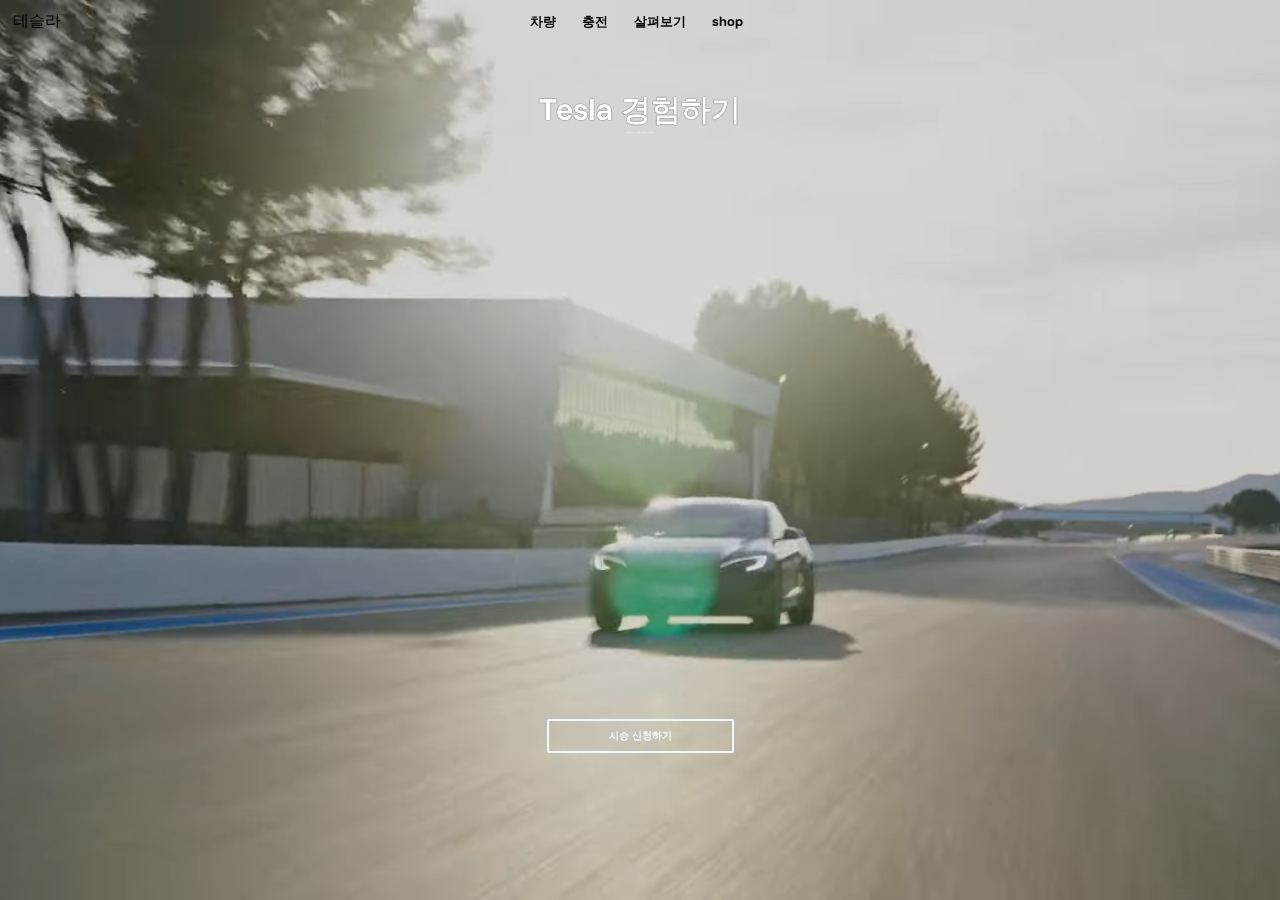
==== index.html @ 0b079326 "first commit" ====
<!DOCTYPE html>
<html lang="ko">
<head>
    <meta charset="UTF-8">
    <title>전기차, 태양광 및 청정 에너지 | Tesla 대한민국</title>
    <link rel="stylesheet" href="style.css">
    <link rel="stylesheet" href="https://cdnjs.cloudflare.com/ajax/libs/font-awesome/6.3.0/css/all.min.css" integrity="sha512-SzlrxWUlpfuzQ+pcUCosxcglQRNAq/DZjVsC0lE40xsADsfeQoEypE+enwcOiGjk/bSuGGKHEyjSoQ1zVisanQ==" crossorigin="anonymous" referrerpolicy="no-referrer" />
<body>
    <header>
        <icon1 href="#">테슬라</icon1>
        <div>
            <li class="menu-ul-color" href="#">차량</li>
            
            <li class="menu-ul-color" href="#">충전</li>
            <li class="menu-ul-color" href="#">살펴보기</li>
            <li class="menu-ul-color" href="#">shop</li>
        </div>
        <icon2>
            <a class="icon2" href="#">
                <i class="fa-solid fa-circle-info"></i>
            </a>
            <a class="icon2" href="#">
                <i class="fa-solid fa-globe"></i>
            </a>
            <a class="icon2" href="#">
                <i class="fa-regular fa-circle-user"></i>
                </a>
        </icon2>
    </header>
<!--------------------------------------------------------------------------->
    <header-menu class="header-menu1">
        <header-menu-icon>
            <icon3>
                <img class="carimg" src="./image/Mega-Menu-Vehicles-Model-S.png" alt="s">
                <p class="car">Model S</p>
                <lin>
                <a href="#" class="carlink">자세히 알아보기</a>
                <a href="#" class="carlink">주문하기</a>
                </lin>
            </icon3>
            <icon3>
                <img class="carimg" src="./image/Mega-Menu-Vehicles-Model-3.png" alt="3">
                <p class="car">Model 3</p>
                <lin>
                <a href="#" class="carlink">자세히 알아보기</a>
                <a href="#" class="carlink">주문하기</a>
                </lin>
            </icon3>
            <icon3>
                <img class="carimg" src="./image/Mega-Menu-Vehicles-Model-X.png" alt="X">
                <p class="car">Model X</p>
                <lin>
                <a href="#" class="carlink">자세히 알아보기</a>
                <a href="#" class="carlink">주문하기</a>
                </lin>
            </icon3>
            <icon3>
                <img class="carimg" src="./image/Mega-Menu-Vehicles-Model-Y.png" alt="Y">
                <p class="car"class="carlink">Model Y</p>
                <lin>
                <a href="#" class="carlink">자세히 알아보기</a>
                <a href="#" class="carlink" >주문하기</a>
                </lin>
            </icon3>
        </header-menu-icon>
        <header-menu-list>
                <a class="menu-list" href="#">인벤토리</a>
                <a class="menu-list" href="#">인증중고 차량</a>
                <a class="menu-list" href="#">시승 신청</a>
                <a class="menu-list" href="#">보상 판매</a>
                <a class="menu-list" href="#">법인 차량</a>
                <a class="menu-list" style="font-weight: bold;" href="#">Cybertruck</a>
                <a class="menu-list" style="font-weight: bold;" href="#">Roadster</a>
        </header-menu-list>
    </header-menu>
    <header-menu class="header-menu2">
        <header-menu-icon>
            <icon3>
                <img class="carimg" src="./image/Mega-Menu-Charging-Charging.png" alt="충전">
                <p class="car">충전</p>
                <lin>
                <a href="#" class="carlink">자세히 알아보기</a>
                </lin>
            </icon3>
            <icon3>
                <img class="carimg" src="./image/Mega-Menu-Charging-Home-Charging.png" alt="홈차징">
                <p class="car">홈차징</p>
                <lin>
                <a href="#" class="carlink">자세히 알아보기</a>
                <a href="#" class="carlink">shop</a>
                </lin>
            </icon3>
            <icon3>
                <img class="carimg" src="./image/Mega-Menu-Charging-Supercharging.png" alt="슈퍼차저">
                <p class="car">수퍼차저</p>
                <lin>
                <a href="#" class="carlink">자세히 알아보기</a>
                <a href="#" class="carlink">검색</a>
                </lin>
            </icon3>
        </header-menu-icon>
        <header-menu-list>
                <a class="menu-list" href="#">수퍼차저 투표</a>
                <a class="menu-list" href="#">수퍼차저 호스트 지원하기</a>
                <a class="menu-list" href="#">월커넥터 호스트</a>
                <a class="menu-list" href="#">공공 충전</a>
        </header-menu-list>
    </header-menu>

    <header-menu class="header-menu3">
        <header-menu-list1>
                <a class="menu-list" href="#">고객 리소스</a>
                <div style="margin-bottom: 20px;"></div>
                <a class="menu-list" href="#">시승 신청</a>
                <a class="menu-list" href="#">고객 경험담</a>
                <a class="menu-list" href="#">이벤트</a>
        </header-menu-list1>
        <header-menu-list1>
            <a class="menu-list" href="#">위치 서비스</a>
            <div style="margin-top: 20px;"></div>
            <a class="menu-list" href="#">Tesla 찾기</a>
            <a class="menu-list" href="#">정비소 찾기</a>
            <div style="margin-top: 40px;"></div>
    </header-menu-list1>
    <header-menu-list1>
        <a class="menu-list" href="#">회사</a>
        <div style="margin-bottom: 20px;"></div>
        <a class="menu-list" href="#">소개</a>
        <a class="menu-list" href="#">채용정보</a>
        <a class="menu-list" href="#">투자자 정보</a>
    </header-menu-list1>
    </header-menu>

    <header-menu class="header-menu4">
        <header-menu-icon>
            <icon3>
                <img class="carimg" src="./image/Mega-Menu-Shop-Charging.png" alt="충전">
                <a href="#" style="font-size: 17px;">충전</a>
            </icon3>
            <icon3>
                <img class="carimg" src="./image/Mega-Menu-Shop-Vehicle-Accessories.png" alt="액세">
                <a href="#" style="font-size: 17px;">차량 액세서리</a>
            </icon3>
            <icon3>
                <img class="carimg" src="./image/Mega-Menu-Shop-Apparel.png" alt="의류">
                <a href="#" style="font-size: 17px;">의류</a>
            </icon3>
            <icon3>
                <img class="carimg" src="./image/Mega-Menu-Shop-Lifestyle.png" alt="라이프스타일">
                <a href="#" style="font-size: 17px;">라이프스타일</a>
            </icon3>
        </header-menu-icon>
    </header-menu>
<!----------------------------------------------------------------------------------------------->

        <div class="container">
            <section1>
                <video src="./image/Tesla .webm" height="100%" width="100%" autoplay muted loop></video>
                <middle>
                    <p class="mains-1">Tesla 경험하기</p>
                    <p class="mains-2">지금 바로 시승 신청해 보세요</p>
                </middle>
                <section-button>
                <a class="button1" href="#">시승 신청하기</a>
                </section-button>
            </section1>
            <section2>
                <middle>
                    <p class="mains">Model Y</p>
                </middle>
            <section-button>
                <a class="button2" href="#">시승 신청하기</a>
                <a class="button3" href="#">주문하기</a>
            </section-button>
            </section2>
            <section3>
                <middle>
                    <p class="mains">Model X</p>
                    <a class="mains-link" href="#">인벤토리 둘러보기</a>
                </middle>
            <section-button>    
                <a class="button2" href="#">시승 신청하기</a>
                <a class="button3" href="#">주문하기</a>
            </section-button>
        </section3>
        <section4>
            <middle>
                <p class="mains">Model S</p>
                <a class="mains-link" href="#">인벤토리 둘러보기</a>
            </middle>
            <section-button>  
            <a class="button2" href="#">시승 신청하기</a>
            <a class="button3" href="#">주문하기</a>
            </section-button>
        </section4>
        <section5>
            <middle>
                <p class="mains">Model 3</p>
            </middle>
            <section-button>
            <a class="button2" href="#">시승 신청하기</a>
            <a class="button3" href="#">주문하기</a>
            </section-button>
        </section5>
        <section6>
            <middle>
                <p class="mains">태양광과 Powerwall</p>
                <p class="mains2">모든 전력을 공급</p>
            </middle>
            <section-button>
            <a class="button2" href="#">자세히 알아보기</a>
            </section-button>
        </section6>
        <section7>
            <middle>
                <p class="mains">액세서리</p>
            </middle>
            <section-button1>
            <a class="button2" href="#">지금 쇼핑하기</a>
            </section-button1>
            <foot-info>
                <foot-link>
            <a class="foot-link1" href="#">Tesla © 2023</a>
            <a class="foot-link1" href="#">개인정보 처리방침 및 법적고지</a>
            <a class="foot-link1" href="#">이용 약관</a>
            <a class="foot-link1" href="#">문의하기</a>
            <a class="foot-link1" href="#">새 소식</a>
            <a class="foot-link1" href="#">위치</a>
                </foot-link>
            <detail-info>
                테슬라코리아 유한회사 | 사업자등록번호 : 524-88-00237 | 데이비드존파인스타인, 케네스어니스트무어 | 통신판매업신고: 제2016-서울강남-02964호 | 사업자정보확인 | 호스팅제공자: Tesla Inc. | 주소 : 서울특별시 강남구 테헤란로 134, 14층 | 대표전화 : 080-617-1388 | southkorea@tesla.com
            </detail-info>  
            </section7>
        </foot-info>
        </div>
        <script src="//code.jquery.com/jquery-3.3.1.min.js"></script>
        <script>
            $(document).ready(function(){
                $("li:nth-child(1)").mouseenter(function(){
                    $(".header-menu1").css({"display" : "flex"})
                    })
                    $(".header-menu1").mouseleave(function(){
                    $(this).css({"display" : "none"})
                })
                $("li:nth-child(2)").mouseenter(function(){
                    $(".header-menu2").css({"display" : "flex"})
                    })
                    $(".header-menu2").mouseleave(function(){
                    $(this).css({"display" : "none"})
                })
                $("li:nth-child(3)").mouseenter(function(){
                    $(".header-menu3").css({"display" : "flex"})
                    })
                    $(".header-menu3").mouseleave(function(){
                    $(this).css({"display" : "none"})
                })
                $("li:nth-child(4)").mouseenter(function(){
                    $(".header-menu4").css({"display" : "flex"})
                    })
                    $(".header-menu4").mouseleave(function(){
                    $(this).css({"display" : "none"})
                })
                });
        </script>
</body>
</html>
---- style.css ----
@import url('https://fonts.googleapis.com/css2?family=Onest:wght@500;700&family=Roboto:wght@300&display=swap');
*{
    padding: 0;
    margin: 0;
    text-decoration: none;
    color: black;
    font-family: 'Onest', sans-serif;
}

header{
    margin-top: 10px;
}
body{
    padding: 0;
    margin: 0;
    box-sizing: border-box;
}

.container{
    width: 100vw;
    height: 100vh;
    overflow: hidden auto;
    scroll-snap-type: y mandatory;
    overflow-y: scroll;
    scroll-behavior: smooth;
}

header{
    position: absolute;
    top:0;
    right: 0;
    left: 0;
    display: flex;
    justify-content: space-between;
    margin-left: 1vw;
    margin-right: 3vw;
    z-index: 6;
}
icon{
    width: 100px;
    height: 30px;
    border: 1px solid black;
}

.header-menu1{
    display: none;
    position: absolute;
    width: 100vw;
    z-index: 2;
    background-color: white;
    justify-content: center;
    align-items: center;
    height: 40vh; /*ul의 높이를 안보이게 처리*/
    transition-property: display;
    transition-delay: 2s;
    
}

.header-menu2{
    display: none;
    position: absolute;
    z-index: 2; 
    width: 100vw;
    background-color: white;
    justify-content: center;
    align-items: center;
    height: 40vh; /*ul의 높이를 안보이게 처리*/
}

.header-menu3{
    display: none;
    position: absolute;
    z-index: 2;
    width: 100vw;
    background-color: white;
    justify-content: center;
    align-items: center;
    height: 40vh; /*ul의 높이를 안보이게 처리*/
}

.header-menu4{
    display: none;
    position: absolute;
    z-index: 2;
    width: 100vw;
    background-color: white;
    justify-content: center;
    align-items: center;
    height: 40vh; /*ul의 높이를 안보이게 처리*/
}

.menu-ul-color:hover{
    padding: 6px;
    border-radius: 5px;
    background-color: rgba(70, 70, 70, 0.4);
}

header-menu-icon{
    display: flex;
    margin-right: 4vw;
}

header-menu-list{
    border-left: 2px solid rgb(220, 220, 220);
    padding-left: 3vw ;
}

header-menu-list1{
    display: flex;
    flex-direction: column ;
    margin: 0 7vw;
}

icon3{
    display: flex;
    flex-direction:column;
    justify-content: center;
    align-items: center;
    flex-wrap: wrap;
}

.menu-list{
    display: flex;
    flex-flow: column nowrap;
    font-size: 14px;
    margin: 8px;
}

.menu-list:hover{
    border-radius: 3px;
    background-color: rgba(162, 162, 162, 0.489);
}
.carimg{
    width: 220px;
}

.carimg:hover{
    position: relative;
    bottom:5px

}
.car{
    
    font-size: 17px;
    font-weight: bold;
}
.carlink{
    text-decoration: underline;
    font-size: 12px;
}
.carlink:hover{
    font-weight: bold;
}
video{
    position: absolute;
    z-index: -1;
    object-fit: cover;
}

section1{
    position: relative;
    display: block;
    height: 100%;
    width: 100%;
    scroll-snap-align: start;
    z-index: 1;
}

section2{
    display: block;
    height: 100vh;
    width: 100vw;
    scroll-snap-align: start;
    background: url(https://digitalassets.tesla.com/tesla-contents/image/upload/h_2400,w_2880,c_fit,f_auto,q_auto:best/Homepage-Model-Y-Global-Desktop) no-repeat;
    background-position: center;
    background-size: cover;
}

section3{
    display: block;
    height: 100vh;
    width: 100vw;
    scroll-snap-align: start;
    background:url(https://digitalassets.tesla.com/tesla-contents/image/upload/h_1800,w_2880,c_fit,f_auto,q_auto:best/Homepage-Model-X-Desktop-LHD) no-repeat;
    background-position: center;
    background-size: cover;
}

section4{
    display: block;
    height: 100vh;
    width: 100vw;
    scroll-snap-align: start;
    background: url(https://digitalassets.tesla.com/tesla-contents/image/upload/f_auto,q_auto:best/Model-S-homepage-desktop) no-repeat;
    background-position: center;
    background-size: cover;
}

section5{
    display: block;
    height: 100vh;
    width: 100vw;
    scroll-snap-align: start;
    background:url(https://digitalassets.tesla.com/tesla-contents/image/upload/h_2560,w_4096,c_fit,f_auto,q_auto:best/Homepage-Model-3-Desktop-LHD) no-repeat;
    background-position: center;
    background-size: cover;
}

section6{
    display: block;
    height: 100vh;
    width: 100vw;
    scroll-snap-align: start;
    background: url(https://digitalassets.tesla.com/tesla-contents/image/upload/f_auto,q_auto:best/Desktop_SolarPanels) no-repeat;
    background-position: center;
    background-size: cover;
}

section7{
    display: block;
    height: 100%;
    width: 100%;
    scroll-snap-align: start;
    background-image: url(./image/Homepage-Accessories-Desktop-NA-APAC.jpg);
    background-position: center;
    background-size: cover;
}


middle{
    display:flex;
    align-items: center;
    justify-content: center;
    flex-flow: column nowrap;
}

.mains{
    margin-top: 10vh;
    font-size: 30px;
    margin-bottom: 0;
}

.mains2{
    font-size: 2px;
}

.mains-1{
    margin-top: 10vh;
    font-size: 30px;
    margin-bottom: 0;
    color: white;
    text-shadow: 0 0 1px black;
    font-weight: bold;
}

.mains-2{
    font-size: 2px;
    color: white;
}

section-button1{
    display: flex ;                                                                        tems: center;
    justify-content: center;
    margin-top: 60vh;
    margin-bottom: 3vh;
}
section-button{
    display: flex ;
    align-items: center;
    justify-content: center;
    margin-top: 65vh;
}

button{
    font-size: 10px;
    padding: 8px 60px;
    border-radius: 2px;
    margin-left: 10px;
    margin-right: 10px;
}

foot-info{
    display: flex block ;
    align-items: center;
    justify-content: center;
    font-size: 1px;
    flex-flow: column nowrap;
}

foot-link{
    margin-bottom: 2vh;
}

detail-info{
    width: 370px;
    font-size: 1px;
    text-align: center;
    color: white;
}

.foot-link1{
    text-decoration: none;
    font-size: 1px;
    color: rgb(186, 186, 186);
    margin: auto 5px;
}

.menu-ul-color{
    display: inline;
    list-style: none;
    font-size: 13px;
    margin: auto 5px;
    margin-top: 20px;
    padding: 6px;
    color: black;
    font-weight: bold;
}

.mains-link{
    text-decoration: none;
    border-bottom: 1px solid black;
    color: black;
    font-size: 3px;
}
.mains-link:hover{
    border-bottom: 2px solid black ;
}

.button1{
    text-decoration: none;
    font-size: 10px;
    padding: 8px 60px;
    border-radius: 2px;
    border: 2px solid aliceblue;
    background: none;
    color: aliceblue;
    transition: 1.5s cubic-bezier(0, 0.71, 1, 1);
    font-weight: bold;
}

.button1:hover{
    background-color: aliceblue;
    color: black;
    font-weight: bold;
    scale: 1.1;
}

.button2{
    text-decoration: none;
    font-size: 10px;
    padding: 8px 55px;
    border-radius: 2px;
    border: 0px ;
    background-color: rgba(0,0,0 ,0.7);
    color: aliceblue;
    margin: auto 10px;
}

.button2:hover{
    scale: 1.1;
}

.button3{
    text-decoration: none;
    font-size: 10px;
    padding: 8px 60px;
    border-radius: 2px;
    border: 0px ;
    background-color: rgba(255, 255, 255, 0.7);
    color: black;
    margin: auto 10px;
}
.button3:hover{
    scale: 1.1;
}

icon2{
    margin-top: 6px;
    display: inline;
}

.icon2{
    margin: 2px;
    padding:3px;
    text-decoration: none;
    color: black;
}

.icon2:hover{
    padding: 3px;
    align-items: center;
    border-radius: 5px;
    background-color:  rgba(70, 70, 70, 0.4);
}

i{
    color: black;
}

.fixed{
    color: #fff;
}
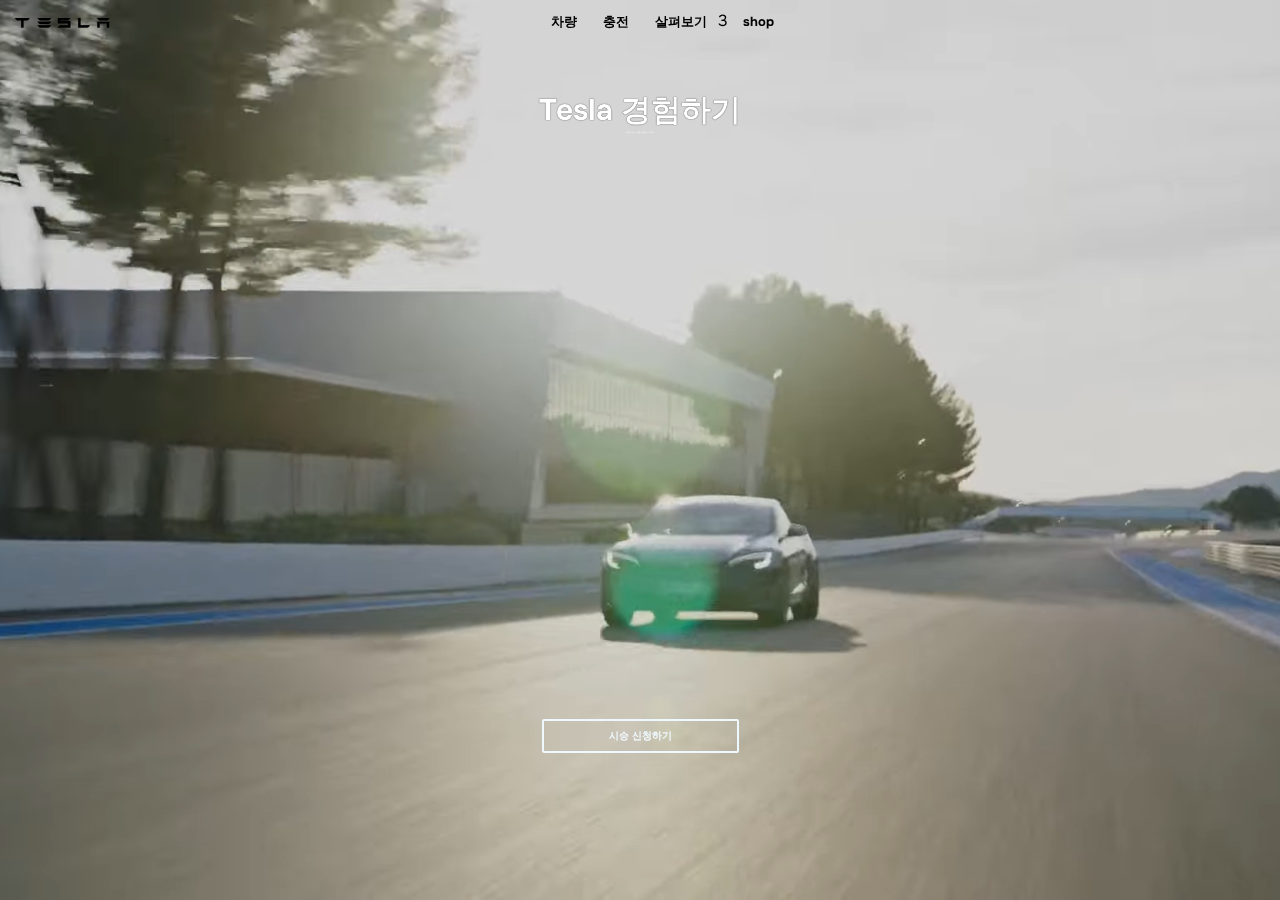
==== commit 06e30ea7: "10.11~10.13 클론페이지" ====
--- a/index.html
+++ b/index.html
@@ -2,19 +2,57 @@
 <html lang="ko">
 <head>
     <meta charset="UTF-8">
+    <meta name="viewport" content="width=device-width, initial-scale=1.0">
     <title>전기차, 태양광 및 청정 에너지 | Tesla 대한민국</title>
     <link rel="stylesheet" href="style.css">
     <link rel="stylesheet" href="https://cdnjs.cloudflare.com/ajax/libs/font-awesome/6.3.0/css/all.min.css" integrity="sha512-SzlrxWUlpfuzQ+pcUCosxcglQRNAq/DZjVsC0lE40xsADsfeQoEypE+enwcOiGjk/bSuGGKHEyjSoQ1zVisanQ==" crossorigin="anonymous" referrerpolicy="no-referrer" />
+    <script src="//code.jquery.com/jquery-3.3.1.min.js"></script>
+    <script>
+        $(document).ready(function(){
+            $("li:nth-child(1)").mouseenter(function(){
+                $(".header-menu1").css({"display" : "flex"})
+                })
+                $(".header-menu1").mouseleave(function(){
+                $(this).css({"display" : "none"})
+            })
+            $("li:nth-child(2)").mouseenter(function(){
+                $(".header-menu2").css({"display" : "flex"})
+                })
+                $(".header-menu2").mouseleave(function(){
+                $(this).css({"display" : "none"})
+            })
+            $("li:nth-child(3)").mouseenter(function(){
+                $(".header-menu3").css({"display" : "flex"})
+                })
+                $(".header-menu3").mouseleave(function(){
+                $(this).css({"display" : "none"})
+            })
+            $("li:nth-child(4)").mouseenter(function(){
+                $(".header-menu4").css({"display" : "flex"});
+                });
+                $(".header-menu4").mouseleave(function(){
+                $(this).css({"display" : "none"});
+            });
+        });
+        $(document).ready(function () {
+            $("button[name='menu']").click(function(){
+                $(".mobile-menu").css({"display" : "flex"});
+                });
+            $("button[name='cancle']").click(function(){
+            $(".mobile-menu").css({"display" : "none"});
+            });
+            });
+    </script>
+</head>
 <body>
     <header>
-        <icon1 href="#">테슬라</icon1>
-        <div>
+        <icon1 href="#"></icon1>
+        <menus>
             <li class="menu-ul-color" href="#">차량</li>
-            
             <li class="menu-ul-color" href="#">충전</li>
-            <li class="menu-ul-color" href="#">살펴보기</li>
+            <li class="menu-ul-color" href="#">살펴보기</li>3 
             <li class="menu-ul-color" href="#">shop</li>
-        </div>
+        </menus>
         <icon2>
             <a class="icon2" href="#">
                 <i class="fa-solid fa-circle-info"></i>
@@ -22,12 +60,15 @@
             <a class="icon2" href="#">
                 <i class="fa-solid fa-globe"></i>
             </a>
-            <a class="icon2" href="#">
+            <a class="icon2" href="login.html">
                 <i class="fa-regular fa-circle-user"></i>
                 </a>
-        </icon2>
+        </icon2> 
+        <button class="menu-bar" name="menu">
+            메뉴
+        </button>
     </header>
-<!--------------------------------------------------------------------------->
+<!-------------------------------------------------------------------------------------------->
     <header-menu class="header-menu1">
         <header-menu-icon>
             <icon3>
@@ -233,34 +274,43 @@
             </section7>
         </foot-info>
         </div>
-        <script src="//code.jquery.com/jquery-3.3.1.min.js"></script>
-        <script>
-            $(document).ready(function(){
-                $("li:nth-child(1)").mouseenter(function(){
-                    $(".header-menu1").css({"display" : "flex"})
-                    })
-                    $(".header-menu1").mouseleave(function(){
-                    $(this).css({"display" : "none"})
-                })
-                $("li:nth-child(2)").mouseenter(function(){
-                    $(".header-menu2").css({"display" : "flex"})
-                    })
-                    $(".header-menu2").mouseleave(function(){
-                    $(this).css({"display" : "none"})
-                })
-                $("li:nth-child(3)").mouseenter(function(){
-                    $(".header-menu3").css({"display" : "flex"})
-                    })
-                    $(".header-menu3").mouseleave(function(){
-                    $(this).css({"display" : "none"})
-                })
-                $("li:nth-child(4)").mouseenter(function(){
-                    $(".header-menu4").css({"display" : "flex"})
-                    })
-                    $(".header-menu4").mouseleave(function(){
-                    $(this).css({"display" : "none"})
-                })
-                });
-        </script>
+
+        <div class="mobile-menu">
+            <canclebox>
+                <a></a>
+                <button name="cancle" class="cancle"><i class="fa-solid fa-xmark"></i></button>
+            </canclebox>
+            <a class="mmlink" href="#">
+                <p>차량</p>
+                <i class="fa-solid fa-chevron-right"></i>
+            </a>
+            <a class="mmlink" href="#">
+                <p>충전</p>
+                <i class="fa-solid fa-chevron-right"></i>
+            </a>
+            <a class="mmlink" href="#">
+                <p>살펴보기</p>
+                <i class="fa-solid fa-chevron-right"></i>
+            </a>
+            <a class="mmlink" href="#">
+                <p>SHOP</p>
+                <i class="fa-solid fa-chevron-right"></i>
+            </a>
+            <a class="mmlink" href="#">
+                <p>지원</p>
+                <i class="fa-solid fa-chevron-right"></i>
+            </a>
+            <a class="mmlink" href="#">
+                <p>
+                <i class="fa-solid fa-earth-americas"></i>   
+                대한민국</p>
+                <i class="fa-solid fa-chevron-right"></i>
+            </a>
+            <a class="mmlink" href="#">
+                <p>
+                    <i class="fa-solid fa-person"></i>
+                    계정</p>
+            </a>
+        </div>
 </body>
 </html>--- a/style.css
+++ b/style.css
@@ -25,6 +25,13 @@
     scroll-behavior: smooth;
 }
 
+icon1{
+    width: 100px;
+    height: 25px;
+    background-image: url(./image/pngwing.com.png);
+    background-size: 100px;
+    background-position: center center;
+}
 header{
     position: absolute;
     top:0;
@@ -50,7 +57,7 @@
     background-color: white;
     justify-content: center;
     align-items: center;
-    height: 40vh; /*ul의 높이를 안보이게 처리*/
+    height: 45vh; /*ul의 높이를 안보이게 처리*/
     transition-property: display;
     transition-delay: 2s;
     
@@ -64,7 +71,7 @@
     background-color: white;
     justify-content: center;
     align-items: center;
-    height: 40vh; /*ul의 높이를 안보이게 처리*/
+    height: 45vh; /*ul의 높이를 안보이게 처리*/
 }
 
 .header-menu3{
@@ -75,7 +82,7 @@
     background-color: white;
     justify-content: center;
     align-items: center;
-    height: 40vh; /*ul의 높이를 안보이게 처리*/
+    height: 45vh; /*ul의 높이를 안보이게 처리*/
 }
 
 .header-menu4{
@@ -86,7 +93,7 @@
     background-color: white;
     justify-content: center;
     align-items: center;
-    height: 40vh; /*ul의 높이를 안보이게 처리*/
+    height: 45vh; /*ul의 높이를 안보이게 처리*/
 }
 
 .menu-ul-color:hover{
@@ -329,7 +336,7 @@
 .button1{
     text-decoration: none;
     font-size: 10px;
-    padding: 8px 60px;
+    padding: 8px 65px;
     border-radius: 2px;
     border: 2px solid aliceblue;
     background: none;
@@ -348,7 +355,7 @@
 .button2{
     text-decoration: none;
     font-size: 10px;
-    padding: 8px 55px;
+    padding: 8px 65px;
     border-radius: 2px;
     border: 0px ;
     background-color: rgba(0,0,0 ,0.7);
@@ -363,7 +370,7 @@
 .button3{
     text-decoration: none;
     font-size: 10px;
-    padding: 8px 60px;
+    padding: 8px 80px;
     border-radius: 2px;
     border: 0px ;
     background-color: rgba(255, 255, 255, 0.7);
@@ -399,4 +406,98 @@
 
 .fixed{
     color: #fff;
+}
+
+.menu-bar{
+    display: none;
+    backdrop-filter: blur(15px);
+    border-radius: 5px;
+    font-size: 12px;
+    background-color: transparent;
+    border: 0;
+    margin: 0;
+    padding: 5px 10px;
+}
+
+.menu-bar:hover{
+    background-color: rgba(187, 187, 187, 0.1);
+}
+
+.mobile-menu{
+    display: none;
+    align-items: center;
+    top:0;
+    right: 0;
+    left: 0;
+    z-index: 8;
+    flex-direction: column;
+    position: absolute;
+    width: 100vw;
+    height: 100vh;
+    background-color: rgba(255, 255, 255, 0.944);
+}
+canclebox{
+    width: 90vw;
+    height: 45px;
+    display: flex;
+    align-items: center;
+    justify-content: space-between;
+    margin: 15px 8px;
+}
+.cancle{
+    display: flex;
+    justify-content: center;
+    align-items: center;
+    width: 20px;
+    height: 20px;
+    border-radius: 2px;
+    background-color: transparent;
+    border: 0;
+    margin: 0;
+    padding: 5px 10px;
+}
+.cancle:hover{
+    background-color: rgb(239, 239, 239);
+}
+
+.mmlink{
+    width: 90vw;
+    height: 45px;
+    display: flex;
+    align-items: center;
+    justify-content: space-between;
+    margin: 3px 8px;
+    padding: 0 10px;
+    border-radius: 5px;
+    font-size: 13px;
+}
+.mmlink:hover{
+    background-color: rgb(239, 239, 239);
+}
+
+
+@media only screen and (min-width:360px) and (max-width:720px){
+    menus{
+        display: none;
+    }
+    icon2{
+        display: none;
+    }
+    .menu-bar{
+        display: flex;
+    }
+    foot-info{
+        background-color: black;
+        padding: 20px;
+        padding-bottom: 50px;
+    }
+    section-button1{
+        margin-top:55vh;
+    }
+}
+
+@media only screen and (min-width:720px){
+    .mobile-menu{
+        display: none;
+    }
 }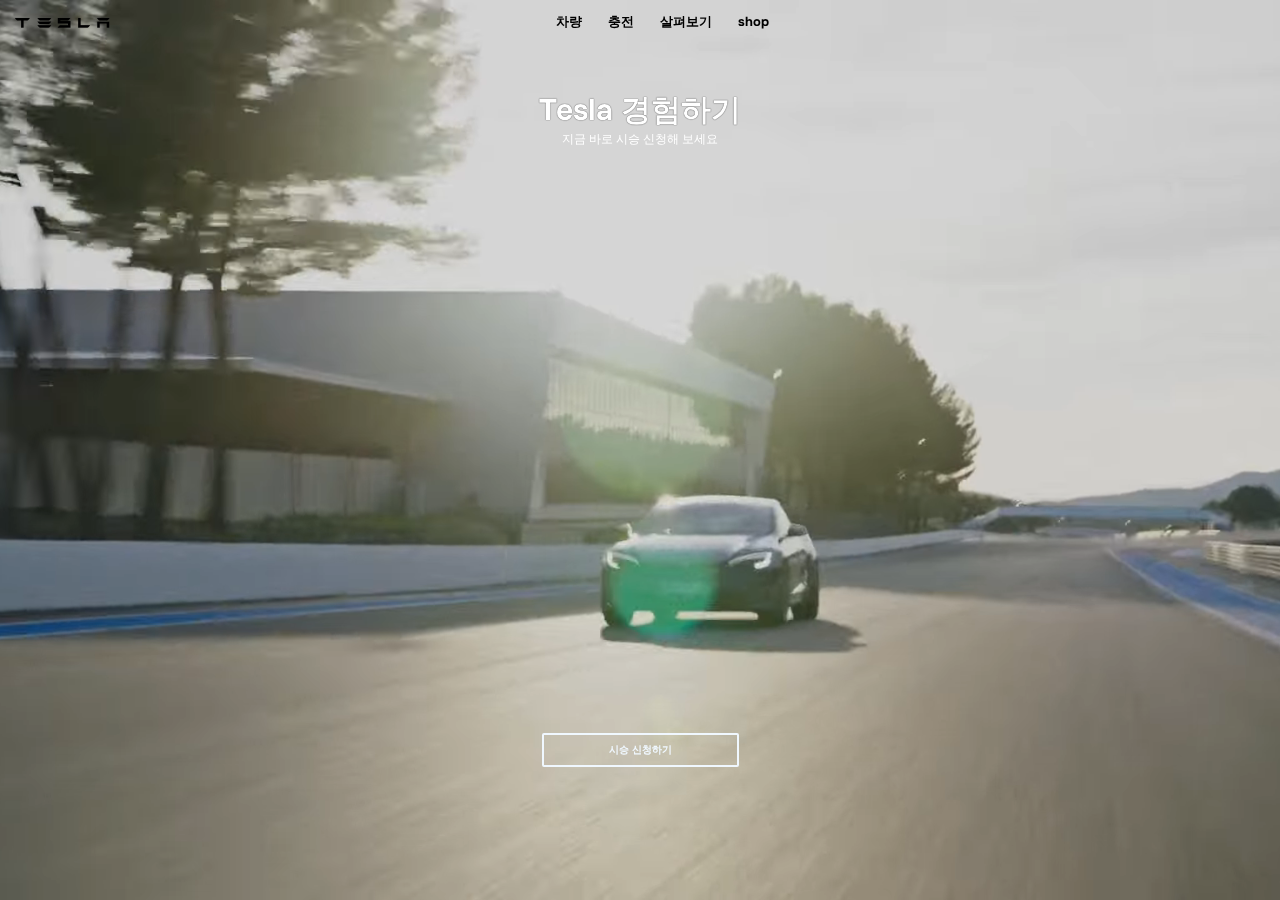
==== commit 13c11caa: "2024/02/28 손인천 링크 수정" ====
--- a/index.html
+++ b/index.html
@@ -4,10 +4,12 @@
     <meta charset="UTF-8">
     <meta name="viewport" content="width=device-width, initial-scale=1.0">
     <title>전기차, 태양광 및 청정 에너지 | Tesla 대한민국</title>
-    <link rel="stylesheet" href="style.css">
-    <link rel="stylesheet" href="https://cdnjs.cloudflare.com/ajax/libs/font-awesome/6.3.0/css/all.min.css" integrity="sha512-SzlrxWUlpfuzQ+pcUCosxcglQRNAq/DZjVsC0lE40xsADsfeQoEypE+enwcOiGjk/bSuGGKHEyjSoQ1zVisanQ==" crossorigin="anonymous" referrerpolicy="no-referrer" />
-    <script src="//code.jquery.com/jquery-3.3.1.min.js"></script>
+    <link rel="stylesheet" href="style.css"> <!--Style.css 불러오기-->
+    <link rel="stylesheet" href="https://cdnjs.cloudflare.com/ajax/libs/font-awesome/6.3.0/css/all.min.css" integrity="sha512-SzlrxWUlpfuzQ+pcUCosxcglQRNAq/DZjVsC0lE40xsADsfeQoEypE+enwcOiGjk/bSuGGKHEyjSoQ1zVisanQ==" crossorigin="anonymous" referrerpolicy="no-referrer" /><!--아이콘 불러오기-->
+    <script src="//code.jquery.com/jquery-3.3.1.min.js"> //제이쿼리 </script>
     <script>
+
+        // 메뉴 hovor on/off 동작 
         $(document).ready(function(){
             $("li:nth-child(1)").mouseenter(function(){
                 $(".header-menu1").css({"display" : "flex"})
@@ -34,6 +36,8 @@
                 $(this).css({"display" : "none"});
             });
         });
+
+        // 메뉴 click on/off 동작 
         $(document).ready(function () {
             $("button[name='menu']").click(function(){
                 $(".mobile-menu").css({"display" : "flex"});
@@ -45,12 +49,13 @@
     </script>
 </head>
 <body>
-    <header>
+    <!--헤더 nav 메뉴 : absolute로 고정 -->
+    <header> 
         <icon1 href="#"></icon1>
         <menus>
             <li class="menu-ul-color" href="#">차량</li>
             <li class="menu-ul-color" href="#">충전</li>
-            <li class="menu-ul-color" href="#">살펴보기</li>3 
+            <li class="menu-ul-color" href="#">살펴보기</li>
             <li class="menu-ul-color" href="#">shop</li>
         </menus>
         <icon2>
@@ -64,11 +69,12 @@
                 <i class="fa-regular fa-circle-user"></i>
                 </a>
         </icon2> 
+        <!-- 모바일용 메뉴 -->
         <button class="menu-bar" name="menu">
             메뉴
         </button>
     </header>
-<!-------------------------------------------------------------------------------------------->
+        <!--메뉴 hover 하위 리스트-->
     <header-menu class="header-menu1">
         <header-menu-icon>
             <icon3>
@@ -193,8 +199,9 @@
         </header-menu-icon>
     </header-menu>
 <!----------------------------------------------------------------------------------------------->
-
-        <div class="container">
+    <!--main -->
+    <div class="container">
+            <!--섹션 1-->
             <section1>
                 <video src="./image/Tesla .webm" height="100%" width="100%" autoplay muted loop></video>
                 <middle>
@@ -205,6 +212,7 @@
                 <a class="button1" href="#">시승 신청하기</a>
                 </section-button>
             </section1>
+            <!--섹션 2-->
             <section2>
                 <middle>
                     <p class="mains">Model Y</p>
@@ -214,6 +222,7 @@
                 <a class="button3" href="#">주문하기</a>
             </section-button>
             </section2>
+            <!--섹션 3-->
             <section3>
                 <middle>
                     <p class="mains">Model X</p>
@@ -224,6 +233,7 @@
                 <a class="button3" href="#">주문하기</a>
             </section-button>
         </section3>
+        <!--섹션 4-->
         <section4>
             <middle>
                 <p class="mains">Model S</p>
@@ -234,6 +244,7 @@
             <a class="button3" href="#">주문하기</a>
             </section-button>
         </section4>
+        <!--섹션 5-->
         <section5>
             <middle>
                 <p class="mains">Model 3</p>
@@ -243,6 +254,7 @@
             <a class="button3" href="#">주문하기</a>
             </section-button>
         </section5>
+        <!--섹션 6-->
         <section6>
             <middle>
                 <p class="mains">태양광과 Powerwall</p>
@@ -252,6 +264,7 @@
             <a class="button2" href="#">자세히 알아보기</a>
             </section-button>
         </section6>
+        <!--섹션 7-->
         <section7>
             <middle>
                 <p class="mains">액세서리</p>
@@ -259,22 +272,23 @@
             <section-button1>
             <a class="button2" href="#">지금 쇼핑하기</a>
             </section-button1>
+            <!--풋터 라인-->
             <foot-info>
                 <foot-link>
-            <a class="foot-link1" href="#">Tesla © 2023</a>
-            <a class="foot-link1" href="#">개인정보 처리방침 및 법적고지</a>
-            <a class="foot-link1" href="#">이용 약관</a>
-            <a class="foot-link1" href="#">문의하기</a>
-            <a class="foot-link1" href="#">새 소식</a>
-            <a class="foot-link1" href="#">위치</a>
+                    <a class="foot-link1" href="#">Tesla © 2023</a>
+                    <a class="foot-link1" href="#">개인정보 처리방침 및 법적고지</a>
+                    <a class="foot-link1" href="#">이용 약관</a>
+                    <a class="foot-link1" href="#">문의하기</a>
+                    <a class="foot-link1" href="#">새 소식</a>
+                    <a class="foot-link1" href="#">위치</a>
                 </foot-link>
-            <detail-info>
-                테슬라코리아 유한회사 | 사업자등록번호 : 524-88-00237 | 데이비드존파인스타인, 케네스어니스트무어 | 통신판매업신고: 제2016-서울강남-02964호 | 사업자정보확인 | 호스팅제공자: Tesla Inc. | 주소 : 서울특별시 강남구 테헤란로 134, 14층 | 대표전화 : 080-617-1388 | southkorea@tesla.com
-            </detail-info>  
-            </section7>
-        </foot-info>
-        </div>
-
+                <detail-info>
+                    테슬라코리아 유한회사 | 사업자등록번호 : 524-88-00237 | 데이비드존파인스타인, 케네스어니스트무어 | 통신판매업신고: 제2016-서울강남-02964호 | 사업자정보확인 | 호스팅제공자: Tesla Inc. | 주소 : 서울특별시 강남구 테헤란로 134, 14층 | 대표전화 : 080-617-1388 | southkorea@tesla.com
+                </detail-info>  
+            </foot-info>
+        </section7>
+    </div>
+    <!-- 모바일 반응형 메뉴 리스트 -->
         <div class="mobile-menu">
             <canclebox>
                 <a></a>
--- a/style.css
+++ b/style.css
@@ -1,503 +1,509 @@
-@import url('https://fonts.googleapis.com/css2?family=Onest:wght@500;700&family=Roboto:wght@300&display=swap');
-*{
-    padding: 0;
-    margin: 0;
-    text-decoration: none;
-    color: black;
-    font-family: 'Onest', sans-serif;
-}
-
-header{
-    margin-top: 10px;
-}
-body{
-    padding: 0;
-    margin: 0;
-    box-sizing: border-box;
-}
-
-.container{
-    width: 100vw;
-    height: 100vh;
-    overflow: hidden auto;
-    scroll-snap-type: y mandatory;
-    overflow-y: scroll;
-    scroll-behavior: smooth;
-}
-
-icon1{
-    width: 100px;
-    height: 25px;
-    background-image: url(./image/pngwing.com.png);
-    background-size: 100px;
-    background-position: center center;
-}
-header{
-    position: absolute;
-    top:0;
-    right: 0;
-    left: 0;
+@import url("https://fonts.googleapis.com/css2?family=Onest:wght@500;700&family=Roboto:wght@300&display=swap"); /*폰트 스타일*/
+/* 초기값 */
+* {
+  padding: 0;
+  margin: 0;
+  text-decoration: none;
+  color: black;
+  font-family: "Onest", sans-serif;
+}
+
+header {
+  margin-top: 10px;
+}
+body {
+  padding: 0;
+  margin: 0;
+  box-sizing: border-box;
+}
+
+.container {
+  width: 100vw;
+  height: 100vh;
+  overflow: hidden auto;
+  scroll-snap-type: y mandatory;
+  overflow-y: scroll;
+  scroll-behavior: smooth;
+}
+
+icon1 {
+  width: 100px;
+  height: 25px;
+  background-image: url(./image/pngwing.com.png);
+  background-size: 100px;
+  background-position: center center;
+}
+header {
+  position: absolute;
+  top: 0;
+  right: 0;
+  left: 0;
+  display: flex;
+  justify-content: space-between;
+  margin-left: 1vw;
+  margin-right: 3vw;
+  z-index: 6;
+}
+
+icon {
+  width: 100px;
+  height: 30px;
+  border: 1px solid black;
+}
+
+.header-menu1 {
+  display: none;
+  position: absolute;
+  width: 100vw;
+  z-index: 2;
+  background-color: white;
+  justify-content: center;
+  align-items: center;
+  height: 45vh; /*ul의 높이를 안보이게 처리*/
+  transition-property: display;
+  transition-delay: 2s;
+}
+
+.header-menu2 {
+  display: none;
+  position: absolute;
+  z-index: 2;
+  width: 100vw;
+  background-color: white;
+  justify-content: center;
+  align-items: center;
+  height: 45vh; /*ul의 높이를 안보이게 처리*/
+}
+
+.header-menu3 {
+  display: none;
+  position: absolute;
+  z-index: 2;
+  width: 100vw;
+  background-color: white;
+  justify-content: center;
+  align-items: center;
+  height: 45vh; /*ul의 높이를 안보이게 처리*/
+}
+
+.header-menu4 {
+  display: none;
+  position: absolute;
+  z-index: 2;
+  width: 100vw;
+  background-color: white;
+  justify-content: center;
+  align-items: center;
+  height: 45vh; /*ul의 높이를 안보이게 처리*/
+}
+
+.menu-ul-color:hover {
+  padding: 6px;
+  border-radius: 5px;
+  background-color: rgba(70, 70, 70, 0.4);
+}
+
+header-menu-icon {
+  display: flex;
+  margin-right: 4vw;
+}
+
+header-menu-list {
+  border-left: 2px solid rgb(220, 220, 220);
+  padding-left: 3vw;
+}
+
+header-menu-list1 {
+  display: flex;
+  flex-direction: column;
+  margin: 0 7vw;
+}
+
+icon3 {
+  display: flex;
+  flex-direction: column;
+  justify-content: center;
+  align-items: center;
+  flex-wrap: wrap;
+}
+
+.menu-list {
+  display: flex;
+  flex-flow: column nowrap;
+  font-size: 14px;
+  margin: 8px;
+}
+
+.menu-list:hover {
+  border-radius: 3px;
+  background-color: rgba(162, 162, 162, 0.489);
+}
+.carimg {
+  width: 220px;
+}
+
+.carimg:hover {
+  position: relative;
+  bottom: 5px;
+}
+.car {
+  font-size: 17px;
+  font-weight: bold;
+}
+.carlink {
+  text-decoration: underline;
+  font-size: 12px;
+}
+.carlink:hover {
+  font-weight: bold;
+}
+video {
+  position: absolute;
+  z-index: -1;
+  object-fit: cover;
+}
+
+section1 {
+  position: relative;
+  display: block;
+  height: 100%;
+  width: 100%;
+  scroll-snap-align: start;
+  z-index: 1;
+}
+
+section2 {
+  display: block;
+  height: 100vh;
+  width: 100vw;
+  scroll-snap-align: start;
+  background: url(https://digitalassets.tesla.com/tesla-contents/image/upload/h_2400,w_2880,c_fit,f_auto,q_auto:best/Homepage-Model-Y-Global-Desktop)
+    no-repeat;
+  background-position: center;
+  background-size: cover;
+}
+
+section3 {
+  display: block;
+  height: 100vh;
+  width: 100vw;
+  scroll-snap-align: start;
+  background: url(https://digitalassets.tesla.com/tesla-contents/image/upload/h_1800,w_2880,c_fit,f_auto,q_auto:best/Homepage-Model-X-Desktop-LHD)
+    no-repeat;
+  background-position: center;
+  background-size: cover;
+}
+
+section4 {
+  display: block;
+  height: 100vh;
+  width: 100vw;
+  scroll-snap-align: start;
+  background: url(https://digitalassets.tesla.com/tesla-contents/image/upload/f_auto,q_auto:best/Model-S-homepage-desktop)
+    no-repeat;
+  background-position: center;
+  background-size: cover;
+}
+
+section5 {
+  display: block;
+  height: 100vh;
+  width: 100vw;
+  scroll-snap-align: start;
+  background: url(https://digitalassets.tesla.com/tesla-contents/image/upload/h_2560,w_4096,c_fit,f_auto,q_auto:best/Homepage-Model-3-Desktop-LHD)
+    no-repeat;
+  background-position: center;
+  background-size: cover;
+}
+
+section6 {
+  display: block;
+  height: 100vh;
+  width: 100vw;
+  scroll-snap-align: start;
+  background: url(https://digitalassets.tesla.com/tesla-contents/image/upload/f_auto,q_auto:best/Desktop_SolarPanels)
+    no-repeat;
+  background-position: center;
+  background-size: cover;
+}
+
+section7 {
+  display: block;
+  height: 100%;
+  width: 100%;
+  scroll-snap-align: start;
+  background-image: url(./image/Homepage-Accessories-Desktop-NA-APAC.jpg);
+  background-position: center;
+  background-size: cover;
+}
+
+middle {
+  display: flex;
+  align-items: center;
+  justify-content: center;
+  flex-flow: column nowrap;
+}
+
+.mains {
+  margin-top: 10vh;
+  font-size: 30px;
+  margin-bottom: 0;
+}
+
+.mains2 {
+  font-size: 12px;
+}
+
+.mains-1 {
+  margin-top: 10vh;
+  font-size: 30px;
+  margin-bottom: 0;
+  color: white;
+  text-shadow: 0 0 1px black;
+  font-weight: bold;
+}
+
+.mains-2 {
+  font-size: 12px;
+  color: white;
+}
+
+section-button1 {
+  display: flex;
+  justify-content: center;
+  margin-top: 60vh;
+  margin-bottom: 3vh;
+}
+section-button {
+  display: flex;
+  align-items: center;
+  justify-content: center;
+  margin-top: 65vh;
+}
+
+button {
+  font-size: 10px;
+  padding: 8px 60px;
+  border-radius: 2px;
+  margin-left: 10px;
+  margin-right: 10px;
+}
+
+foot-info {
+  display: flex block;
+  align-items: center;
+  background-color: rgba(0, 0, 0, 0.73);
+  height: 18%;
+  justify-content: center;
+  font-size: 10px;
+  flex-flow: column nowrap;
+}
+
+foot-link {
+  margin-bottom: 2vh;
+  font-size: 10px;
+}
+
+detail-info {
+  width: 370px;
+  font-size: 10px;
+  text-align: center;
+  color: white;
+}
+
+.foot-link1 {
+  text-decoration: none;
+  font-size: 10px;
+  color: rgb(186, 186, 186);
+  margin: auto 5px;
+}
+
+.menu-ul-color {
+  display: inline;
+  list-style: none;
+  font-size: 13px;
+  margin: auto 5px;
+  margin-top: 20px;
+  padding: 6px;
+  color: black;
+  font-weight: bold;
+}
+
+.mains-link {
+  text-decoration: none;
+  border-bottom: 1px solid black;
+  color: black;
+  font-size: 10px;
+}
+.mains-link:hover {
+  border-bottom: 2px solid black;
+}
+
+.button1 {
+  text-decoration: none;
+  font-size: 10px;
+  padding: 8px 65px;
+  border-radius: 2px;
+  border: 2px solid aliceblue;
+  background: none;
+  color: aliceblue;
+  transition: 1.5s cubic-bezier(0, 0.71, 1, 1);
+  font-weight: bold;
+}
+
+.button1:hover {
+  background-color: aliceblue;
+  color: black;
+  font-weight: bold;
+  scale: 1.1;
+}
+
+.button2 {
+  text-decoration: none;
+  font-size: 10px;
+  padding: 8px 65px;
+  border-radius: 2px;
+  border: 0px;
+  background-color: rgba(0, 0, 0, 0.7);
+  color: aliceblue;
+  margin: auto 10px;
+}
+
+.button2:hover {
+  scale: 1.01;
+}
+
+.button3 {
+  text-decoration: none;
+  font-size: 10px;
+  padding: 8px 80px;
+  border-radius: 2px;
+  border: 0px;
+  background-color: rgba(255, 255, 255, 0.7);
+  color: black;
+  margin: auto 10px;
+}
+.button3:hover {
+  scale: 1.01;
+}
+
+icon2 {
+  margin-top: 6px;
+  display: inline;
+}
+
+.icon2 {
+  margin: 2px;
+  padding: 3px;
+  text-decoration: none;
+  color: black;
+}
+
+.icon2:hover {
+  padding: 3px;
+  align-items: center;
+  border-radius: 5px;
+  background-color: rgba(70, 70, 70, 0.4);
+}
+
+i {
+  color: black;
+}
+
+.fixed {
+  color: #fff;
+}
+
+.menu-bar {
+  display: none;
+  backdrop-filter: blur(15px);
+  border-radius: 5px;
+  font-size: 12px;
+  background-color: transparent;
+  border: 0;
+  margin: 0;
+  padding: 5px 10px;
+}
+
+.menu-bar:hover {
+  background-color: rgba(187, 187, 187, 0.1);
+}
+
+.mobile-menu {
+  display: none;
+  align-items: center;
+  top: 0;
+  right: 0;
+  left: 0;
+  z-index: 8;
+  flex-direction: column;
+  position: absolute;
+  width: 100vw;
+  height: 100vh;
+  background-color: rgba(255, 255, 255, 0.944);
+}
+canclebox {
+  width: 90vw;
+  height: 45px;
+  display: flex;
+  align-items: center;
+  justify-content: space-between;
+  margin: 15px 8px;
+}
+.cancle {
+  display: flex;
+  justify-content: center;
+  align-items: center;
+  width: 20px;
+  height: 20px;
+  border-radius: 2px;
+  background-color: transparent;
+  border: 0;
+  margin: 0;
+  padding: 5px 10px;
+}
+.cancle:hover {
+  background-color: rgb(239, 239, 239);
+}
+
+.mmlink {
+  width: 90vw;
+  height: 45px;
+  display: flex;
+  align-items: center;
+  justify-content: space-between;
+  margin: 3px 8px;
+  padding: 0 10px;
+  border-radius: 5px;
+  font-size: 13px;
+}
+.mmlink:hover {
+  background-color: rgb(239, 239, 239);
+}
+
+/* 반응형 midia 사용*/
+@media only screen and (min-width: 360px) and (max-width: 720px) {
+  menus {
+    display: none;
+  }
+  icon2 {
+    display: none;
+  }
+  .menu-bar {
     display: flex;
-    justify-content: space-between;
-    margin-left: 1vw;
-    margin-right: 3vw;
-    z-index: 6;
-}
-icon{
-    width: 100px;
-    height: 30px;
-    border: 1px solid black;
-}
-
-.header-menu1{
+  }
+  foot-info {
+    background-color: black;
+    padding: 20px;
+    padding-bottom: 50px;
+  }
+  section-button1 {
+    margin-top: 55vh;
+  }
+}
+
+@media only screen and (min-width: 720px) {
+  .mobile-menu {
     display: none;
-    position: absolute;
-    width: 100vw;
-    z-index: 2;
-    background-color: white;
-    justify-content: center;
-    align-items: center;
-    height: 45vh; /*ul의 높이를 안보이게 처리*/
-    transition-property: display;
-    transition-delay: 2s;
-    
-}
-
-.header-menu2{
-    display: none;
-    position: absolute;
-    z-index: 2; 
-    width: 100vw;
-    background-color: white;
-    justify-content: center;
-    align-items: center;
-    height: 45vh; /*ul의 높이를 안보이게 처리*/
-}
-
-.header-menu3{
-    display: none;
-    position: absolute;
-    z-index: 2;
-    width: 100vw;
-    background-color: white;
-    justify-content: center;
-    align-items: center;
-    height: 45vh; /*ul의 높이를 안보이게 처리*/
-}
-
-.header-menu4{
-    display: none;
-    position: absolute;
-    z-index: 2;
-    width: 100vw;
-    background-color: white;
-    justify-content: center;
-    align-items: center;
-    height: 45vh; /*ul의 높이를 안보이게 처리*/
-}
-
-.menu-ul-color:hover{
-    padding: 6px;
-    border-radius: 5px;
-    background-color: rgba(70, 70, 70, 0.4);
-}
-
-header-menu-icon{
-    display: flex;
-    margin-right: 4vw;
-}
-
-header-menu-list{
-    border-left: 2px solid rgb(220, 220, 220);
-    padding-left: 3vw ;
-}
-
-header-menu-list1{
-    display: flex;
-    flex-direction: column ;
-    margin: 0 7vw;
-}
-
-icon3{
-    display: flex;
-    flex-direction:column;
-    justify-content: center;
-    align-items: center;
-    flex-wrap: wrap;
-}
-
-.menu-list{
-    display: flex;
-    flex-flow: column nowrap;
-    font-size: 14px;
-    margin: 8px;
-}
-
-.menu-list:hover{
-    border-radius: 3px;
-    background-color: rgba(162, 162, 162, 0.489);
-}
-.carimg{
-    width: 220px;
-}
-
-.carimg:hover{
-    position: relative;
-    bottom:5px
-
-}
-.car{
-    
-    font-size: 17px;
-    font-weight: bold;
-}
-.carlink{
-    text-decoration: underline;
-    font-size: 12px;
-}
-.carlink:hover{
-    font-weight: bold;
-}
-video{
-    position: absolute;
-    z-index: -1;
-    object-fit: cover;
-}
-
-section1{
-    position: relative;
-    display: block;
-    height: 100%;
-    width: 100%;
-    scroll-snap-align: start;
-    z-index: 1;
-}
-
-section2{
-    display: block;
-    height: 100vh;
-    width: 100vw;
-    scroll-snap-align: start;
-    background: url(https://digitalassets.tesla.com/tesla-contents/image/upload/h_2400,w_2880,c_fit,f_auto,q_auto:best/Homepage-Model-Y-Global-Desktop) no-repeat;
-    background-position: center;
-    background-size: cover;
-}
-
-section3{
-    display: block;
-    height: 100vh;
-    width: 100vw;
-    scroll-snap-align: start;
-    background:url(https://digitalassets.tesla.com/tesla-contents/image/upload/h_1800,w_2880,c_fit,f_auto,q_auto:best/Homepage-Model-X-Desktop-LHD) no-repeat;
-    background-position: center;
-    background-size: cover;
-}
-
-section4{
-    display: block;
-    height: 100vh;
-    width: 100vw;
-    scroll-snap-align: start;
-    background: url(https://digitalassets.tesla.com/tesla-contents/image/upload/f_auto,q_auto:best/Model-S-homepage-desktop) no-repeat;
-    background-position: center;
-    background-size: cover;
-}
-
-section5{
-    display: block;
-    height: 100vh;
-    width: 100vw;
-    scroll-snap-align: start;
-    background:url(https://digitalassets.tesla.com/tesla-contents/image/upload/h_2560,w_4096,c_fit,f_auto,q_auto:best/Homepage-Model-3-Desktop-LHD) no-repeat;
-    background-position: center;
-    background-size: cover;
-}
-
-section6{
-    display: block;
-    height: 100vh;
-    width: 100vw;
-    scroll-snap-align: start;
-    background: url(https://digitalassets.tesla.com/tesla-contents/image/upload/f_auto,q_auto:best/Desktop_SolarPanels) no-repeat;
-    background-position: center;
-    background-size: cover;
-}
-
-section7{
-    display: block;
-    height: 100%;
-    width: 100%;
-    scroll-snap-align: start;
-    background-image: url(./image/Homepage-Accessories-Desktop-NA-APAC.jpg);
-    background-position: center;
-    background-size: cover;
-}
-
-
-middle{
-    display:flex;
-    align-items: center;
-    justify-content: center;
-    flex-flow: column nowrap;
-}
-
-.mains{
-    margin-top: 10vh;
-    font-size: 30px;
-    margin-bottom: 0;
-}
-
-.mains2{
-    font-size: 2px;
-}
-
-.mains-1{
-    margin-top: 10vh;
-    font-size: 30px;
-    margin-bottom: 0;
-    color: white;
-    text-shadow: 0 0 1px black;
-    font-weight: bold;
-}
-
-.mains-2{
-    font-size: 2px;
-    color: white;
-}
-
-section-button1{
-    display: flex ;                                                                        tems: center;
-    justify-content: center;
-    margin-top: 60vh;
-    margin-bottom: 3vh;
-}
-section-button{
-    display: flex ;
-    align-items: center;
-    justify-content: center;
-    margin-top: 65vh;
-}
-
-button{
-    font-size: 10px;
-    padding: 8px 60px;
-    border-radius: 2px;
-    margin-left: 10px;
-    margin-right: 10px;
-}
-
-foot-info{
-    display: flex block ;
-    align-items: center;
-    justify-content: center;
-    font-size: 1px;
-    flex-flow: column nowrap;
-}
-
-foot-link{
-    margin-bottom: 2vh;
-}
-
-detail-info{
-    width: 370px;
-    font-size: 1px;
-    text-align: center;
-    color: white;
-}
-
-.foot-link1{
-    text-decoration: none;
-    font-size: 1px;
-    color: rgb(186, 186, 186);
-    margin: auto 5px;
-}
-
-.menu-ul-color{
-    display: inline;
-    list-style: none;
-    font-size: 13px;
-    margin: auto 5px;
-    margin-top: 20px;
-    padding: 6px;
-    color: black;
-    font-weight: bold;
-}
-
-.mains-link{
-    text-decoration: none;
-    border-bottom: 1px solid black;
-    color: black;
-    font-size: 3px;
-}
-.mains-link:hover{
-    border-bottom: 2px solid black ;
-}
-
-.button1{
-    text-decoration: none;
-    font-size: 10px;
-    padding: 8px 65px;
-    border-radius: 2px;
-    border: 2px solid aliceblue;
-    background: none;
-    color: aliceblue;
-    transition: 1.5s cubic-bezier(0, 0.71, 1, 1);
-    font-weight: bold;
-}
-
-.button1:hover{
-    background-color: aliceblue;
-    color: black;
-    font-weight: bold;
-    scale: 1.1;
-}
-
-.button2{
-    text-decoration: none;
-    font-size: 10px;
-    padding: 8px 65px;
-    border-radius: 2px;
-    border: 0px ;
-    background-color: rgba(0,0,0 ,0.7);
-    color: aliceblue;
-    margin: auto 10px;
-}
-
-.button2:hover{
-    scale: 1.1;
-}
-
-.button3{
-    text-decoration: none;
-    font-size: 10px;
-    padding: 8px 80px;
-    border-radius: 2px;
-    border: 0px ;
-    background-color: rgba(255, 255, 255, 0.7);
-    color: black;
-    margin: auto 10px;
-}
-.button3:hover{
-    scale: 1.1;
-}
-
-icon2{
-    margin-top: 6px;
-    display: inline;
-}
-
-.icon2{
-    margin: 2px;
-    padding:3px;
-    text-decoration: none;
-    color: black;
-}
-
-.icon2:hover{
-    padding: 3px;
-    align-items: center;
-    border-radius: 5px;
-    background-color:  rgba(70, 70, 70, 0.4);
-}
-
-i{
-    color: black;
-}
-
-.fixed{
-    color: #fff;
-}
-
-.menu-bar{
-    display: none;
-    backdrop-filter: blur(15px);
-    border-radius: 5px;
-    font-size: 12px;
-    background-color: transparent;
-    border: 0;
-    margin: 0;
-    padding: 5px 10px;
-}
-
-.menu-bar:hover{
-    background-color: rgba(187, 187, 187, 0.1);
-}
-
-.mobile-menu{
-    display: none;
-    align-items: center;
-    top:0;
-    right: 0;
-    left: 0;
-    z-index: 8;
-    flex-direction: column;
-    position: absolute;
-    width: 100vw;
-    height: 100vh;
-    background-color: rgba(255, 255, 255, 0.944);
-}
-canclebox{
-    width: 90vw;
-    height: 45px;
-    display: flex;
-    align-items: center;
-    justify-content: space-between;
-    margin: 15px 8px;
-}
-.cancle{
-    display: flex;
-    justify-content: center;
-    align-items: center;
-    width: 20px;
-    height: 20px;
-    border-radius: 2px;
-    background-color: transparent;
-    border: 0;
-    margin: 0;
-    padding: 5px 10px;
-}
-.cancle:hover{
-    background-color: rgb(239, 239, 239);
-}
-
-.mmlink{
-    width: 90vw;
-    height: 45px;
-    display: flex;
-    align-items: center;
-    justify-content: space-between;
-    margin: 3px 8px;
-    padding: 0 10px;
-    border-radius: 5px;
-    font-size: 13px;
-}
-.mmlink:hover{
-    background-color: rgb(239, 239, 239);
-}
-
-
-@media only screen and (min-width:360px) and (max-width:720px){
-    menus{
-        display: none;
-    }
-    icon2{
-        display: none;
-    }
-    .menu-bar{
-        display: flex;
-    }
-    foot-info{
-        background-color: black;
-        padding: 20px;
-        padding-bottom: 50px;
-    }
-    section-button1{
-        margin-top:55vh;
-    }
-}
-
-@media only screen and (min-width:720px){
-    .mobile-menu{
-        display: none;
-    }
-}+  }
+}
